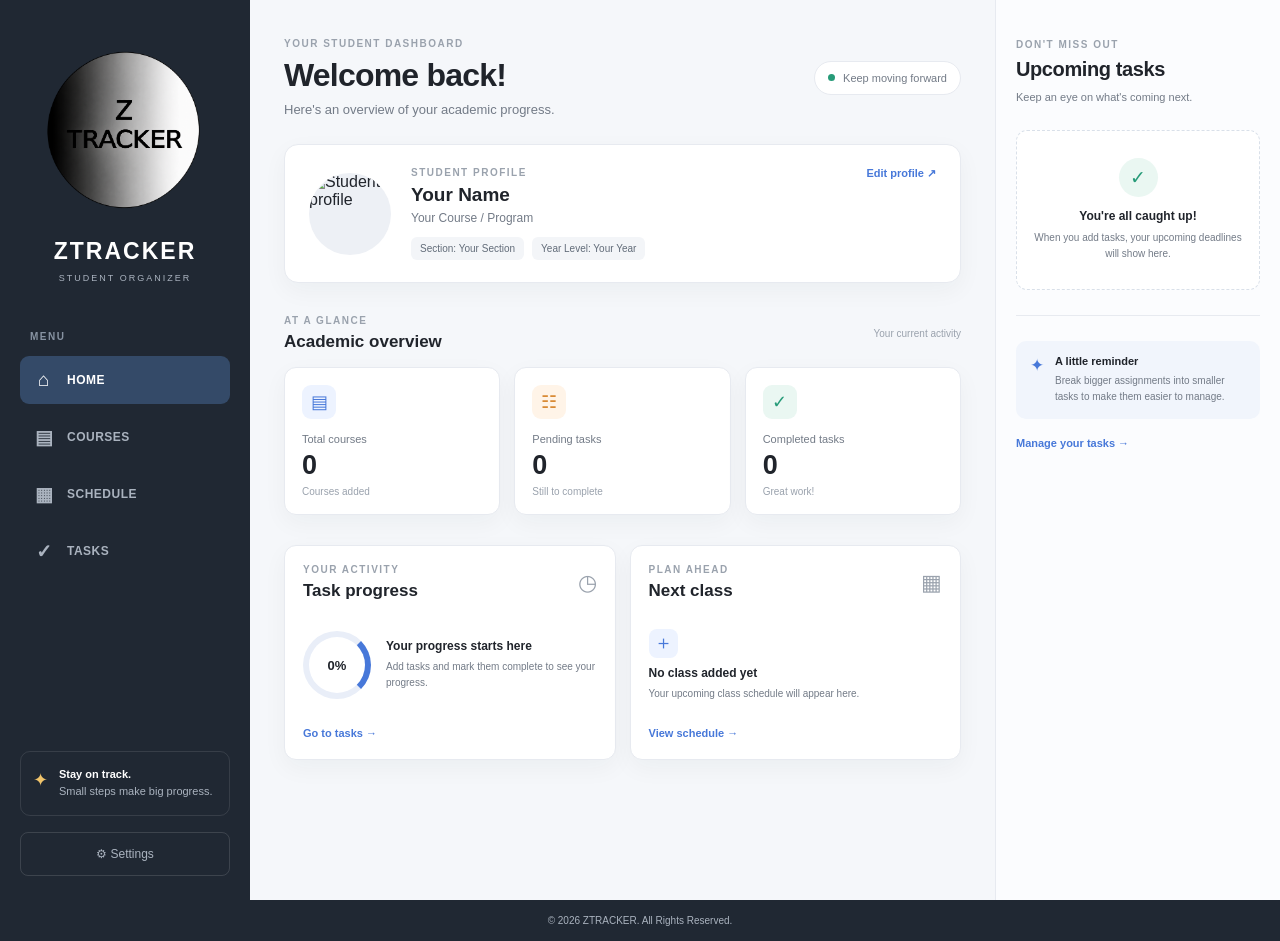
==== index.html @ 63bb1a1f "update1" ====
<!DOCTYPE html>
<html lang="en">
<head>
    <meta charset="UTF-8">
    <meta name="viewport" content="width=device-width, initial-scale=1.0">
    <title>ZTRACKER | Home</title>

    <link rel="icon" type="image/png" href="ASSETS/LogoZTRACKER.png">
    <link rel="stylesheet" href="CSS/home.css">
</head>

<body>
    <div class="dashboard">

        <!-- LEFT SIDEBAR -->
        <aside class="sidebar">

            <div class="Logo">
                <img src="ASSETS/LogoZTRACKER.png" alt="ZTRACKER Logo">
                <h1>ZTRACKER</h1>
                <span class="logo-subtitle">STUDENT ORGANIZER</span>
            </div>

            <div class="sidebar-label">MENU</div>

            <nav class="navigation">
                <a class="active" href="index.html">
                    <span class="nav-icon">⌂</span> HOME
                </a>

                <a href="Courses.html">
                    <span class="nav-icon">▤</span> COURSES
                </a>

                <a href="Schedule.html">
                    <span class="nav-icon">▦</span> SCHEDULE
                </a>

                <a href="Tasks.html">
                    <span class="nav-icon">✓</span> TASKS
                </a>
            </nav>

            <div class="sidebar-bottom">
                <div class="sidebar-tip">
                    <span class="tip-icon">✦</span>
                    <p>
                        <strong>Stay on track.</strong><br>
                        Small steps make big progress.
                    </p>
                </div>

                <button class="settings-button" type="button">
                    ⚙ Settings
                </button>
            </div>

        </aside>


        <!-- MAIN CONTENT -->
        <main class="main-container">

            <section class="main-content">

                <!-- PAGE HEADER -->
                <header class="page-header">
                    <div>
                        <p class="eyebrow">YOUR STUDENT DASHBOARD</p>
                        <h2>Welcome back!</h2>
                        <p class="page-subtitle">
                            Here's an overview of your academic progress.
                        </p>
                    </div>

                    <div class="today-chip">
                        <span class="today-dot"></span>
                        Keep moving forward
                    </div>
                </header>


                <!-- STUDENT PROFILE -->
                <section class="profile-card">

                    <div class="profile-avatar">
                        <img src="ASSETS/ProfileImage.jpg" alt="Student profile">
                    </div>

                    <div class="profile-details">
                        <p class="eyebrow">STUDENT PROFILE</p>
                        <h3>Your Name</h3>
                        <p class="profile-course">Your Course / Program</p>

                        <div class="profile-tags">
                            <span>Section: Your Section</span>
                            <span>Year Level: Your Year</span>
                        </div>
                    </div>

                    <a class="edit-profile" href="#">
                        Edit profile ↗
                    </a>

                </section>


                <!-- ACADEMIC STATISTICS -->
                <section class="section-block">

                    <div class="section-heading">
                        <div>
                            <p class="eyebrow">AT A GLANCE</p>
                            <h3>Academic overview</h3>
                        </div>

                        <span class="section-note">
                            Your current activity
                        </span>
                    </div>


                    <div class="stats-grid">

                        <article class="stat-card">
                            <div class="stat-icon courses-icon">▤</div>
                            <p class="stat-label">Total courses</p>
                            <p class="stat-number">0</p>
                            <p class="stat-footnote">Courses added</p>
                        </article>

                        <article class="stat-card">
                            <div class="stat-icon tasks-icon">☷</div>
                            <p class="stat-label">Pending tasks</p>
                            <p class="stat-number">0</p>
                            <p class="stat-footnote">Still to complete</p>
                        </article>

                        <article class="stat-card">
                            <div class="stat-icon completed-icon">✓</div>
                            <p class="stat-label">Completed tasks</p>
                            <p class="stat-number">0</p>
                            <p class="stat-footnote">Great work!</p>
                        </article>

                    </div>
                </section>


                <!-- LOWER CONTENT PANELS -->
                <section class="home-panels">

                    <!-- TASK PROGRESS -->
                    <article class="panel">

                        <div class="panel-heading">
                            <div>
                                <p class="eyebrow">YOUR ACTIVITY</p>
                                <h3>Task progress</h3>
                            </div>

                            <span class="panel-symbol">◷</span>
                        </div>

                        <div class="empty-progress">

                            <div class="progress-ring">
                                <span>0%</span>
                            </div>

                            <div>
                                <h4>Your progress starts here</h4>
                                <p>
                                    Add tasks and mark them complete
                                    to see your progress.
                                </p>
                            </div>

                        </div>

                        <a class="text-link" href="Tasks.html">
                            Go to tasks →
                        </a>

                    </article>


                    <!-- NEXT CLASS -->
                    <article class="panel">

                        <div class="panel-heading">
                            <div>
                                <p class="eyebrow">PLAN AHEAD</p>
                                <h3>Next class</h3>
                            </div>

                            <span class="panel-symbol">▦</span>
                        </div>

                        <div class="next-class-empty">
                            <span class="calendar-icon">＋</span>

                            <h4>No class added yet</h4>

                            <p>
                                Your upcoming class schedule
                                will appear here.
                            </p>
                        </div>

                        <a class="text-link" href="Schedule.html">
                            View schedule →
                        </a>

                    </article>

                </section>

            </section>


            <!-- RIGHT SIDEBAR -->
            <aside class="right-sidebar">

                <div class="right-sidebar-header">
                    <p class="eyebrow">DON'T MISS OUT</p>
                    <h2>Upcoming tasks</h2>

                    <p class="sidebar-description">
                        Keep an eye on what's coming next.
                    </p>
                </div>


                <div class="upcoming-empty">

                    <span class="empty-icon">✓</span>

                    <h3>You're all caught up!</h3>

                    <p>
                        When you add tasks, your upcoming
                        deadlines will show here.
                    </p>

                </div>


                <div class="sidebar-divider"></div>


                <div class="reminder-card">

                    <span class="reminder-icon">✦</span>

                    <div>
                        <h3>A little reminder</h3>

                        <p>
                            Break bigger assignments into
                            smaller tasks to make them
                            easier to manage.
                        </p>
                    </div>

                </div>


                <a class="sidebar-link" href="Tasks.html">
                    Manage your tasks →
                </a>

            </aside>

        </main>

    </div>


    <!-- FOOTER -->
    <footer class="footer">
        <p>© 2026 ZTRACKER. All Rights Reserved.</p>
    </footer>

</body>
</html>
---- CSS/home.css ----
/* =========================================
   ZTRACKER - WEBSITE DESIGN
========================================= */

:root {
    --ink: #20242b;
    --muted: #737b87;
    --soft-muted: #9aa2ad;
    --page: #f5f7fa;
    --white: #ffffff;
    --line: #e7eaf0;
    --sidebar: #202833;
    --sidebar-muted: #aab3bf;
    --accent: #4778d9;
    --accent-soft: #edf3ff;
    --green: #269b78;
    --green-soft: #eaf7f2;
    --orange: #d98a35;
    --orange-soft: #fff4e8;
    --shadow: 0 8px 24px rgba(28, 39, 56, 0.045);
}


/* GENERAL */

* {
    margin: 0;
    padding: 0;
    box-sizing: border-box;
    font-family: Arial, Helvetica, sans-serif;
}

body {
    min-width: 320px;
    background: var(--page);
    color: var(--ink);
}

a {
    color: inherit;
}


/* DASHBOARD */

.dashboard {
    display: flex;
    min-height: 100vh;
    width: 100%;
}


/* LEFT SIDEBAR */

.sidebar {
    width: 250px;
    min-width: 250px;
    min-height: 100vh;
    padding: 30px 20px 24px;

    display: flex;
    flex-direction: column;

    background: var(--sidebar);
    color: var(--white);
}


/* LOGO */

.Logo {
    display: flex;
    flex-direction: column;
    align-items: center;
    gap: 8px;

    margin-bottom: 48px;
    text-decoration: none;
}

.Logo img {
    width: 200px;
    height: 200px;
    object-fit: cover;
    border-radius: 22px;
}

.Logo h1 {
    color: var(--white);
    font-size: 23px;
    letter-spacing: 2px;
}

.logo-subtitle {
    color: var(--sidebar-muted);
    font-size: 9px;
    letter-spacing: 2px;
}


/* SIDEBAR MENU */

.sidebar-label {
    margin: 0 0 14px 10px;
    color: #8793a2;
    font-size: 10px;
    font-weight: bold;
    letter-spacing: 1.5px;
}

.navigation {
    display: flex;
    flex-direction: column;
    gap: 9px;
    width: 100%;
}

.navigation a {
    min-height: 48px;
    padding: 0 14px;

    display: flex;
    align-items: center;
    gap: 13px;

    border-radius: 9px;

    color: var(--sidebar-muted);
    text-decoration: none;

    font-size: 12px;
    font-weight: bold;
    letter-spacing: 0.5px;

    transition: 0.2s;
}

.navigation a:hover {
    background: rgba(255,255,255,0.08);
    color: var(--white);
}

.navigation a.active {
    background: #344a68;
    color: var(--white);
}

.nav-icon {
    width: 20px;
    text-align: center;
    font-size: 19px;
}


/* SIDEBAR BOTTOM */

.sidebar-bottom {
    margin-top: auto;
}

.sidebar-tip {
    display: flex;
    gap: 11px;

    padding: 14px 12px;
    margin: 28px 0 16px;

    border: 1px solid rgba(255,255,255,0.1);
    border-radius: 10px;

    color: var(--sidebar-muted);
    font-size: 11px;
    line-height: 1.6;
}

.sidebar-tip strong {
    color: var(--white);
}

.tip-icon {
    color: #f0c46b;
    font-size: 18px;
}

.settings-button {
    width: 100%;
    min-height: 44px;

    border: 1px solid rgba(255,255,255,0.13);
    border-radius: 8px;

    background: transparent;
    color: var(--sidebar-muted);

    font-size: 12px;
    cursor: pointer;
}

.settings-button:hover {
    background: rgba(255,255,255,0.08);
    color: var(--white);
}


/* MAIN LAYOUT */

.main-container {
    flex: 1;
    min-width: 0;

    display: grid;
    grid-template-columns: minmax(0, 1fr) 285px;
    align-items: stretch;
}

.main-content {
    min-width: 0;
    padding: 38px 34px 78px;
}


/* PAGE HEADER */

.page-header {
    display: flex;
    align-items: center;
    justify-content: space-between;
    gap: 20px;

    margin-bottom: 27px;
}

.eyebrow {
    color: var(--soft-muted);
    font-size: 10px;
    font-weight: bold;
    letter-spacing: 1.5px;
}

.page-header h2 {
    margin-top: 8px;
    font-size: clamp(25px, 3vw, 32px);
    letter-spacing: -0.8px;
}

.page-subtitle {
    margin-top: 8px;
    color: var(--muted);
    font-size: 13px;
}

.today-chip {
    display: inline-flex;
    align-items: center;
    gap: 8px;

    padding: 10px 13px;

    border: 1px solid var(--line);
    border-radius: 30px;

    background: var(--white);
    color: var(--muted);
    font-size: 11px;
    white-space: nowrap;
}

.today-dot {
    width: 7px;
    height: 7px;
    border-radius: 50%;
    background: var(--green);
}


/* PROFILE CARD */

.profile-card {
    display: flex;
    align-items: center;
    gap: 20px;

    padding: 22px 24px;
    margin-bottom: 32px;

    border: 1px solid var(--line);
    border-radius: 14px;

    background: var(--white);
    box-shadow: var(--shadow);
}

.profile-avatar {
    width: 82px;
    height: 82px;
    flex: 0 0 82px;

    overflow: hidden;
    border-radius: 50%;
    background: #edf0f5;
}

.profile-avatar img {
    width: 100%;
    height: 100%;
    object-fit: cover;
}

.profile-details {
    min-width: 0;
    flex: 1;
}

.profile-details h3 {
    margin-top: 6px;
    font-size: 19px;
}

.profile-course {
    margin-top: 5px;
    color: var(--muted);
    font-size: 12px;
}

.profile-tags {
    display: flex;
    flex-wrap: wrap;
    gap: 8px;
    margin-top: 12px;
}

.profile-tags span {
    padding: 6px 9px;
    border-radius: 6px;

    background: #f3f5f8;
    color: #626c79;
    font-size: 10px;
}

.edit-profile {
    align-self: flex-start;
    color: var(--accent);
    font-size: 11px;
    font-weight: bold;
    text-decoration: none;
    white-space: nowrap;
}


/* SECTION HEADINGS */

.section-block {
    margin-bottom: 30px;
}

.section-heading,
.panel-heading {
    display: flex;
    justify-content: space-between;
    align-items: center;
    gap: 12px;
    margin-bottom: 15px;
}

.section-heading h3,
.panel-heading h3 {
    margin-top: 6px;
    font-size: 17px;
}

.section-note {
    color: var(--soft-muted);
    font-size: 10px;
}


/* STATISTICS */

.stats-grid {
    display: grid;
    grid-template-columns: repeat(3, minmax(0, 1fr));
    gap: 14px;
}

.stat-card {
    min-width: 0;
    padding: 17px;

    border: 1px solid var(--line);
    border-radius: 12px;

    background: var(--white);
    box-shadow: var(--shadow);
}

.stat-icon {
    width: 34px;
    height: 34px;

    display: grid;
    place-items: center;

    margin-bottom: 14px;
    border-radius: 9px;

    font-size: 18px;
}

.courses-icon {
    background: var(--accent-soft);
    color: var(--accent);
}

.tasks-icon {
    background: var(--orange-soft);
    color: var(--orange);
}

.completed-icon {
    background: var(--green-soft);
    color: var(--green);
}

.stat-label {
    color: var(--muted);
    font-size: 11px;
}

.stat-number {
    margin-top: 5px;
    font-size: 27px;
    font-weight: bold;
    letter-spacing: -1px;
}

.stat-footnote {
    margin-top: 5px;
    color: var(--soft-muted);
    font-size: 10px;
}


/* LOWER PANELS */

.home-panels {
    display: grid;
    grid-template-columns: repeat(2, minmax(0, 1fr));
    gap: 14px;
}

.panel {
    min-width: 0;
    padding: 18px;

    border: 1px solid var(--line);
    border-radius: 12px;

    background: var(--white);
    box-shadow: var(--shadow);
}

.panel-heading {
    margin-bottom: 19px;
}

.panel-symbol {
    color: var(--soft-muted);
    font-size: 22px;
}


/* TASK PROGRESS */

.empty-progress {
    display: flex;
    align-items: center;
    gap: 15px;
    min-height: 90px;
}

.progress-ring {
    width: 68px;
    height: 68px;
    flex: 0 0 68px;

    display: grid;
    place-items: center;

    border: 6px solid #e9eef8;
    border-right-color: var(--accent);
    border-radius: 50%;

    color: var(--ink);
    font-size: 13px;
    font-weight: bold;
}

.empty-progress h4,
.next-class-empty h4 {
    margin-bottom: 6px;
    font-size: 12px;
}

.empty-progress p,
.next-class-empty p {
    color: var(--muted);
    font-size: 10px;
    line-height: 1.6;
}

.text-link {
    display: inline-block;
    margin-top: 17px;

    color: var(--accent);
    font-size: 11px;
    font-weight: bold;
    text-decoration: none;
}


/* NEXT CLASS */

.next-class-empty {
    min-height: 90px;

    display: flex;
    flex-direction: column;
    align-items: flex-start;
    justify-content: center;
}

.calendar-icon {
    width: 29px;
    height: 29px;

    display: grid;
    place-items: center;

    margin-bottom: 8px;
    border-radius: 8px;

    background: var(--accent-soft);
    color: var(--accent);
    font-size: 19px;
}


/* RIGHT SIDEBAR */

.right-sidebar {
    min-width: 0;
    padding: 39px 20px 80px;

    border-left: 1px solid var(--line);
    background: #fbfcfe;
}

.right-sidebar-header h2 {
    margin-top: 8px;
    font-size: 20px;
    letter-spacing: -0.4px;
}

.sidebar-description {
    margin-top: 8px;
    color: var(--muted);
    font-size: 11px;
    line-height: 1.6;
}


/* UPCOMING TASKS */

.upcoming-empty {
    padding: 27px 14px;
    margin-top: 23px;

    border: 1px dashed #d9e0e9;
    border-radius: 11px;

    background: var(--white);
    text-align: center;
}

.empty-icon {
    width: 39px;
    height: 39px;

    display: grid;
    place-items: center;

    margin: 0 auto 12px;
    border-radius: 50%;

    background: var(--green-soft);
    color: var(--green);
    font-size: 19px;
}

.upcoming-empty h3 {
    font-size: 12px;
}

.upcoming-empty p {
    margin-top: 7px;
    color: var(--muted);
    font-size: 10px;
    line-height: 1.6;
}

.sidebar-divider {
    height: 1px;
    margin: 25px 0;
    background: var(--line);
}


/* REMINDER */

.reminder-card {
    display: flex;
    align-items: flex-start;
    gap: 11px;

    padding: 14px;
    border-radius: 10px;

    background: #f1f5fc;
}

.reminder-icon {
    color: var(--accent);
    font-size: 17px;
}

.reminder-card h3 {
    font-size: 11px;
}

.reminder-card p {
    margin-top: 6px;
    color: var(--muted);
    font-size: 10px;
    line-height: 1.6;
}

.sidebar-link {
    display: inline-block;
    margin-top: 18px;

    color: var(--accent);
    font-size: 11px;
    font-weight: bold;
    text-decoration: none;
}


/* HOVER EFFECTS */

.edit-profile:hover,
.text-link:hover,
.sidebar-link:hover {
    text-decoration: underline;
}


/* FOOTER */

.footer {
    width: 100%;
    padding: 15px;
    background: #202833;
    color: #aab3bf;
    text-align: center;
    font-size: 10px;
}




/* RESPONSIVE DESIGN */

@media (max-width: 1100px) {

    .main-container {
        grid-template-columns: minmax(0, 1fr) 245px;
    }

    .main-content {
        padding-right: 22px;
        padding-left: 22px;
    }

    .home-panels {
        grid-template-columns: 1fr;
    }
}


@media (max-width: 820px) {

    .sidebar {
        width: 205px;
        min-width: 205px;
        padding-right: 15px;
        padding-left: 15px;
    }

    .main-container {
        grid-template-columns: 1fr;
    }

    .right-sidebar {
        border-top: 1px solid var(--line);
        border-left: 0;
        padding: 25px 22px 65px;
    }

    .upcoming-empty {
        max-width: 420px;
    }

    .footer {
        left: 205px;
    }
}


@media (max-width: 600px) {

    .dashboard {
        display: block;
    }

    .sidebar {
        width: 100%;
        min-height: auto;
        padding: 13px 15px;
    }

    .Logo {
        flex-direction: row;
        justify-content: center;
        margin-bottom: 14px;
    }

    .Logo img {
        width: 38px;
        height: 38px;
        border-radius: 10px;
    }

    .Logo h1 {
        font-size: 17px;
    }

    .logo-subtitle,
    .sidebar-label,
    .sidebar-bottom {
        display: none;
    }

    .navigation {
        flex-direction: row;
        justify-content: center;
        gap: 5px;
    }

    .navigation a {
        min-height: 40px;
        justify-content: center;
        gap: 5px;
        padding: 0 8px;
        font-size: 9px;
    }

    .nav-icon {
        font-size: 15px;
    }

    .main-content {
        padding: 25px 16px 35px;
    }

    .page-header {
        align-items: flex-start;
        flex-direction: column;
    }

    .today-chip {
        display: none;
    }

    .profile-card {
        align-items: flex-start;
        flex-wrap: wrap;
        gap: 13px;
        padding: 17px;
    }

    .profile-avatar {
        width: 65px;
        height: 65px;
        flex-basis: 65px;
    }

    .profile-details h3 {
        font-size: 16px;
    }

    .edit-profile {
        margin-left: 78px;
    }

    .stats-grid {
        grid-template-columns: 1fr;
    }

    .stat-card {
        display: grid;
        grid-template-columns: 40px 1fr auto;
        align-items: center;
        column-gap: 10px;
        padding: 12px;
    }

    .stat-icon {
        grid-row: span 2;
        margin: 0;
    }

    .stat-label,
    .stat-footnote {
        grid-column: 2;
    }

    .stat-number {
        grid-column: 3;
        grid-row: 1 / span 2;
        margin: 0 5px;
    }

    .home-panels {
        grid-template-columns: 1fr;
    }

    .right-sidebar {
        padding: 25px 16px 65px;
    }

    .footer {
        left: 0;
    }
}

\/* HEADER */
.top-header {
    display: flex;
    justify-content: space-between;
    align-items: center;
    background-color: #ffffff;
    padding: 20px 30px;
    border-bottom: 1px solid #e5e7eb;
    margin-bottom: 25px;
}

.header-title h1 {
    font-size: 24px;
    color: #1e293b;
    margin-bottom: 5px;
}

.header-title p {
    color: #64748b;
    font-size: 14px;
}

.header-profile {
    display: flex;
    align-items: center;
    gap: 12px;
    color: #475569;
    font-size: 14px;
}

.header-profile img {
    width: 42px;
    height: 42px;
    border-radius: 50%;
    object-fit: cover;
}




/* RESPONSIVE HEADER */
@media (max-width: 600px) {
    .top-header {
        flex-direction: column;
        align-items: flex-start;
        gap: 15px;
        padding: 18px;
    }

    .header-profile {
        align-self: flex-end;
    }

    .footer {
        padding: 15px;
    }
}
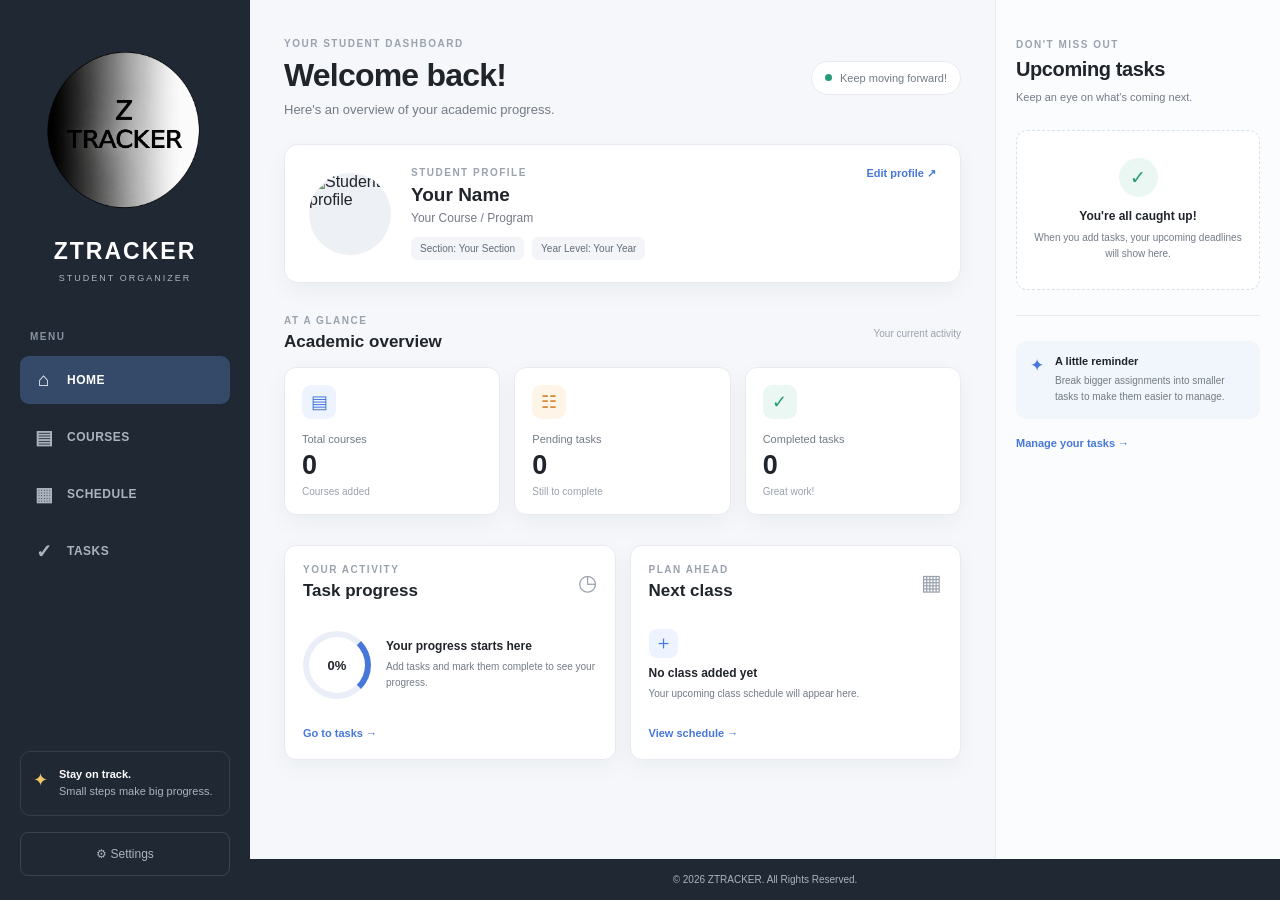
==== commit 635e9308: "update3" ====
--- a/index.html
+++ b/index.html
@@ -76,7 +76,7 @@
 
                     <div class="today-chip">
                         <span class="today-dot"></span>
-                        Keep moving forward
+                        Keep moving forward!
                     </div>
                 </header>
 
--- a/CSS/home.css
+++ b/CSS/home.css
@@ -667,15 +667,19 @@
 }
 
 
-/* FOOTER */
-
 .footer {
-    width: 100%;
+    position: fixed;
+    bottom: 0;
+    left: 250px;
+    width: calc(100% - 250px);
+
     padding: 15px;
     background: #202833;
     color: #aab3bf;
     text-align: center;
     font-size: 10px;
+
+    z-index: 1000;
 }
 
 
